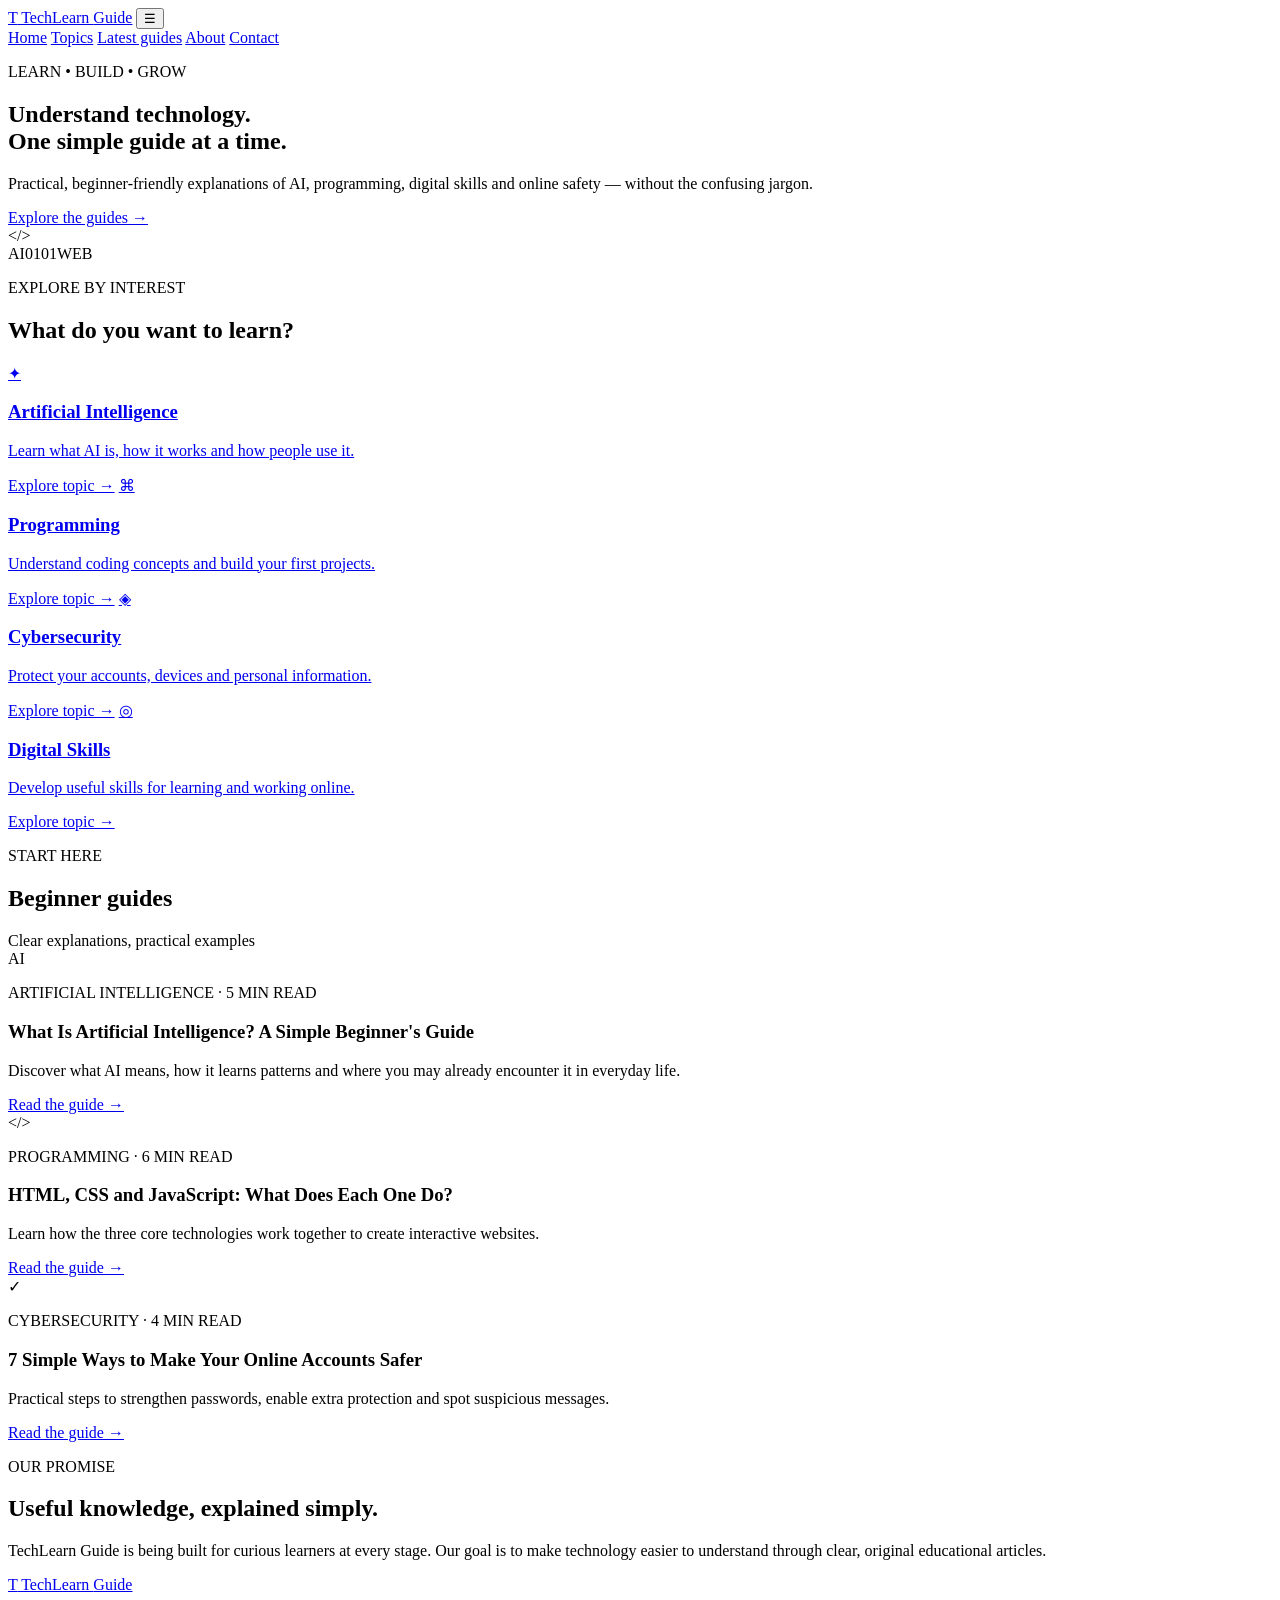
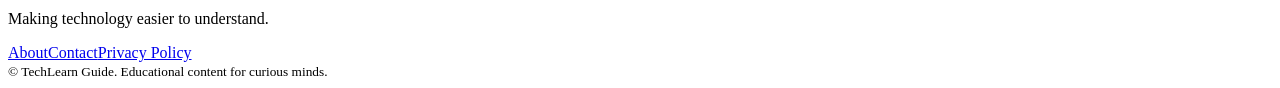
==== index.html @ 6d9f99d9 "Add TechLearn Guide index.html" ====
<!doctype html>
<html lang="en">
<head>
  <meta charset="utf-8">
  <meta name="viewport" content="width=device-width, initial-scale=1">
  <meta name="description" content="TechLearn Guide explains technology, AI, programming and cybersecurity in simple language.">
  <meta name="theme-color" content="#101827">
  <title>TechLearn Guide | Learn Technology Simply</title>
  <link rel="stylesheet" href="style.css">
</head>
<body>
  <header class="site-header">
    <a class="brand" href="index.html"><span class="brand-mark">T</span> TechLearn <span>Guide</span></a>
    <button class="menu-toggle" aria-label="Open navigation" aria-expanded="false">☰</button>
    <nav class="nav-links" aria-label="Main navigation">
      <a href="index.html" aria-current="page">Home</a>
      <a href="#topics">Topics</a>
      <a href="#latest">Latest guides</a>
      <a href="about.html">About</a>
      <a href="contact.html">Contact</a>
    </nav>
  </header>

  <main>
    <section class="hero">
      <div class="hero-copy">
        <p class="eyebrow">LEARN • BUILD • GROW</p>
        <h1>Understand technology.<br><span>One simple guide at a time.</span></h1>
        <p class="hero-intro">Practical, beginner-friendly explanations of AI, programming, digital skills and online safety — without the confusing jargon.</p>
        <a class="button" href="#latest">Explore the guides <span aria-hidden="true">→</span></a>
      </div>
      <div class="hero-art" aria-hidden="true">
        <div class="orbit orbit-one"></div><div class="orbit orbit-two"></div>
        <div class="hero-symbol"> &lt;/&gt; </div>
        <span class="float-chip chip-ai">AI</span><span class="float-chip chip-code">0101</span><span class="float-chip chip-web">WEB</span>
      </div>
    </section>

    <section class="section" id="topics">
      <div class="section-heading"><div><p class="eyebrow">EXPLORE BY INTEREST</p><h2>What do you want to learn?</h2></div></div>
      <div class="topic-grid">
        <a class="topic-card" href="#latest"><span class="topic-icon">✦</span><h3>Artificial Intelligence</h3><p>Learn what AI is, how it works and how people use it.</p><span class="text-link">Explore topic →</span></a>
        <a class="topic-card" href="#latest"><span class="topic-icon">⌘</span><h3>Programming</h3><p>Understand coding concepts and build your first projects.</p><span class="text-link">Explore topic →</span></a>
        <a class="topic-card" href="#latest"><span class="topic-icon">◈</span><h3>Cybersecurity</h3><p>Protect your accounts, devices and personal information.</p><span class="text-link">Explore topic →</span></a>
        <a class="topic-card" href="#latest"><span class="topic-icon">◎</span><h3>Digital Skills</h3><p>Develop useful skills for learning and working online.</p><span class="text-link">Explore topic →</span></a>
      </div>
    </section>

    <section class="section latest-section" id="latest">
      <div class="section-heading"><div><p class="eyebrow">START HERE</p><h2>Beginner guides</h2></div><span class="muted">Clear explanations, practical examples</span></div>
      <div class="article-grid">
        <article class="article-card">
          <div class="article-art art-ai"><span>AI</span></div>
          <div class="article-body"><p class="article-meta">ARTIFICIAL INTELLIGENCE · 5 MIN READ</p><h3>What Is Artificial Intelligence? A Simple Beginner's Guide</h3><p>Discover what AI means, how it learns patterns and where you may already encounter it in everyday life.</p><a class="text-link" href="articles/what-is-ai.html">Read the guide →</a></div>
        </article>
        <article class="article-card">
          <div class="article-art art-code"><span>&lt;/&gt;</span></div>
          <div class="article-body"><p class="article-meta">PROGRAMMING · 6 MIN READ</p><h3>HTML, CSS and JavaScript: What Does Each One Do?</h3><p>Learn how the three core technologies work together to create interactive websites.</p><a class="text-link" href="articles/html-css-javascript.html">Read the guide →</a></div>
        </article>
        <article class="article-card">
          <div class="article-art art-safe"><span>✓</span></div>
          <div class="article-body"><p class="article-meta">CYBERSECURITY · 4 MIN READ</p><h3>7 Simple Ways to Make Your Online Accounts Safer</h3><p>Practical steps to strengthen passwords, enable extra protection and spot suspicious messages.</p><a class="text-link" href="articles/online-account-safety.html">Read the guide →</a></div>
        </article>
      </div>
    </section>

    <section class="newsletter-note">
      <p class="eyebrow">OUR PROMISE</p><h2>Useful knowledge, explained simply.</h2>
      <p>TechLearn Guide is being built for curious learners at every stage. Our goal is to make technology easier to understand through clear, original educational articles.</p>
    </section>
  </main>

  <footer class="site-footer">
    <a class="brand footer-brand" href="index.html"><span class="brand-mark">T</span> TechLearn <span>Guide</span></a>
    <p>Making technology easier to understand.</p>
    <div class="footer-links"><a href="about.html">About</a><a href="contact.html">Contact</a><a href="privacy.html">Privacy Policy</a></div>
    <small>© <span id="year"></span> TechLearn Guide. Educational content for curious minds.</small>
  </footer>
  <script src="script.js"></script>
</body>
</html>
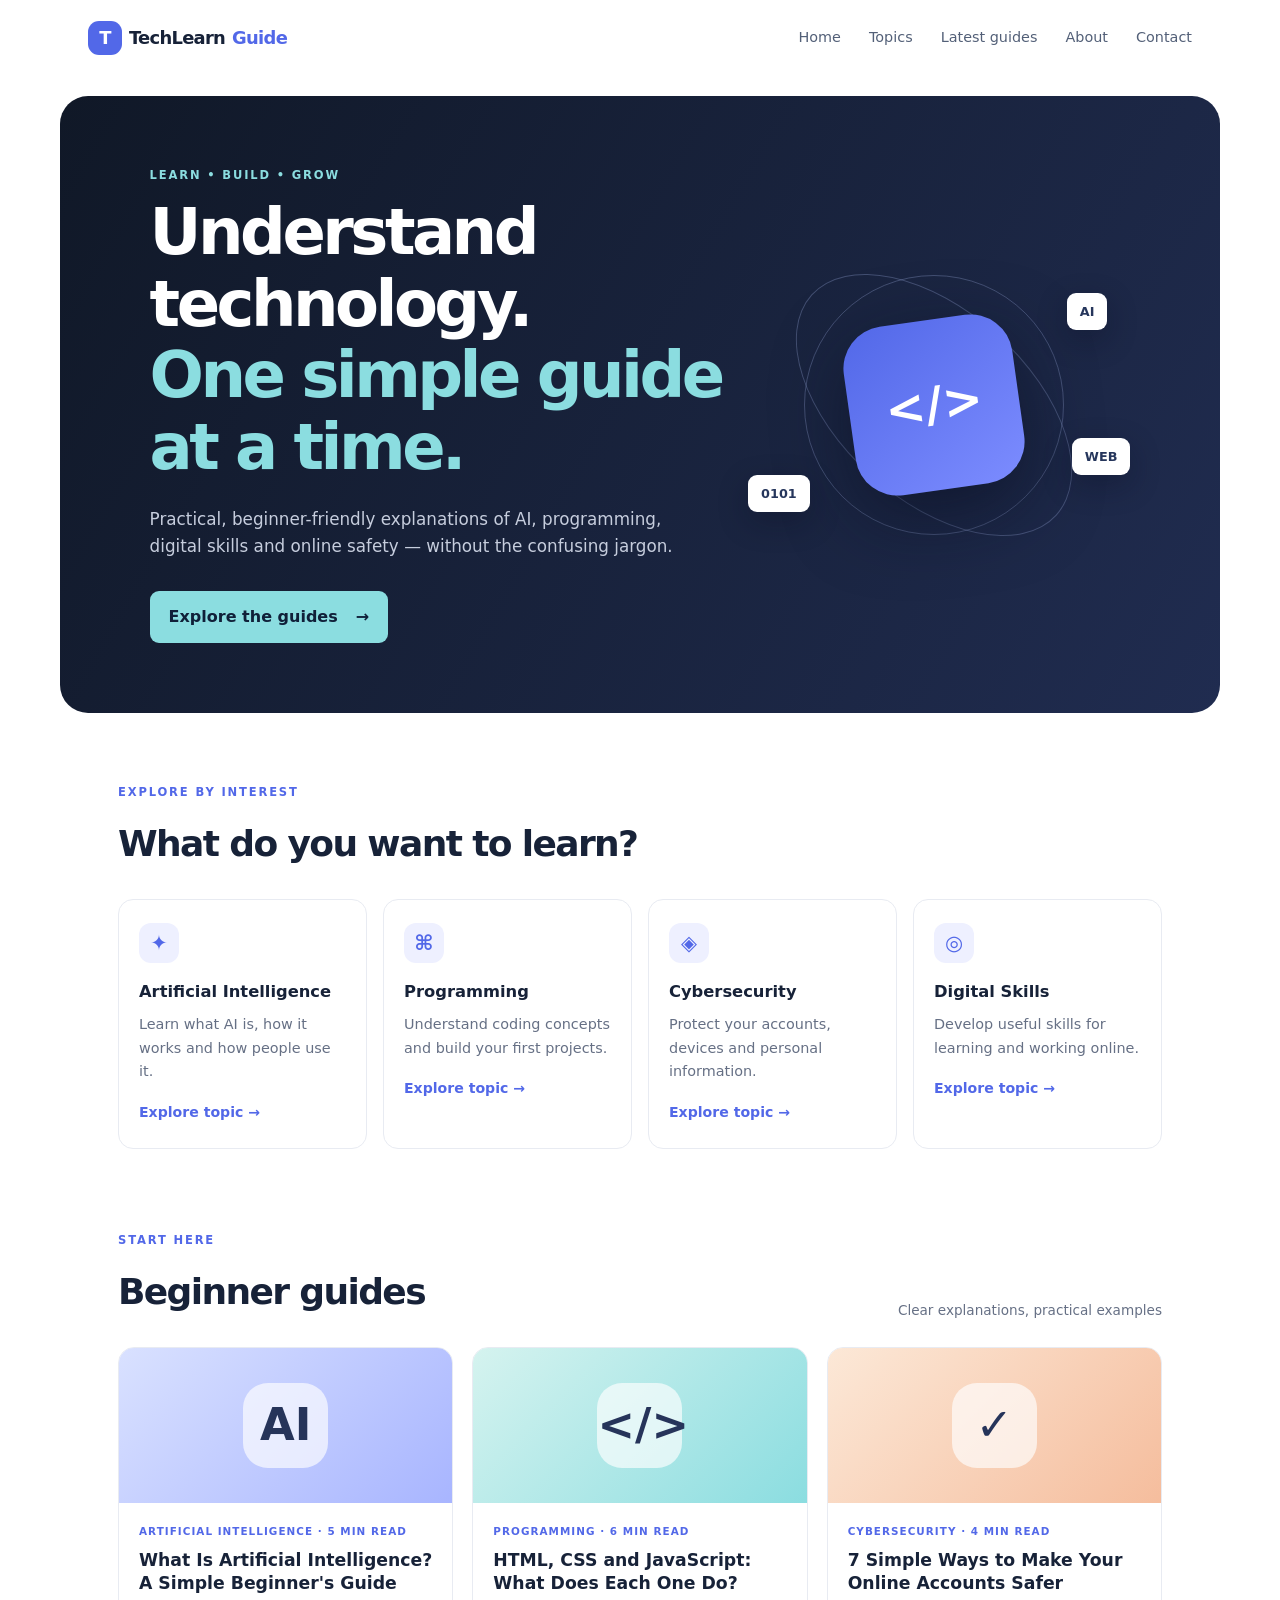
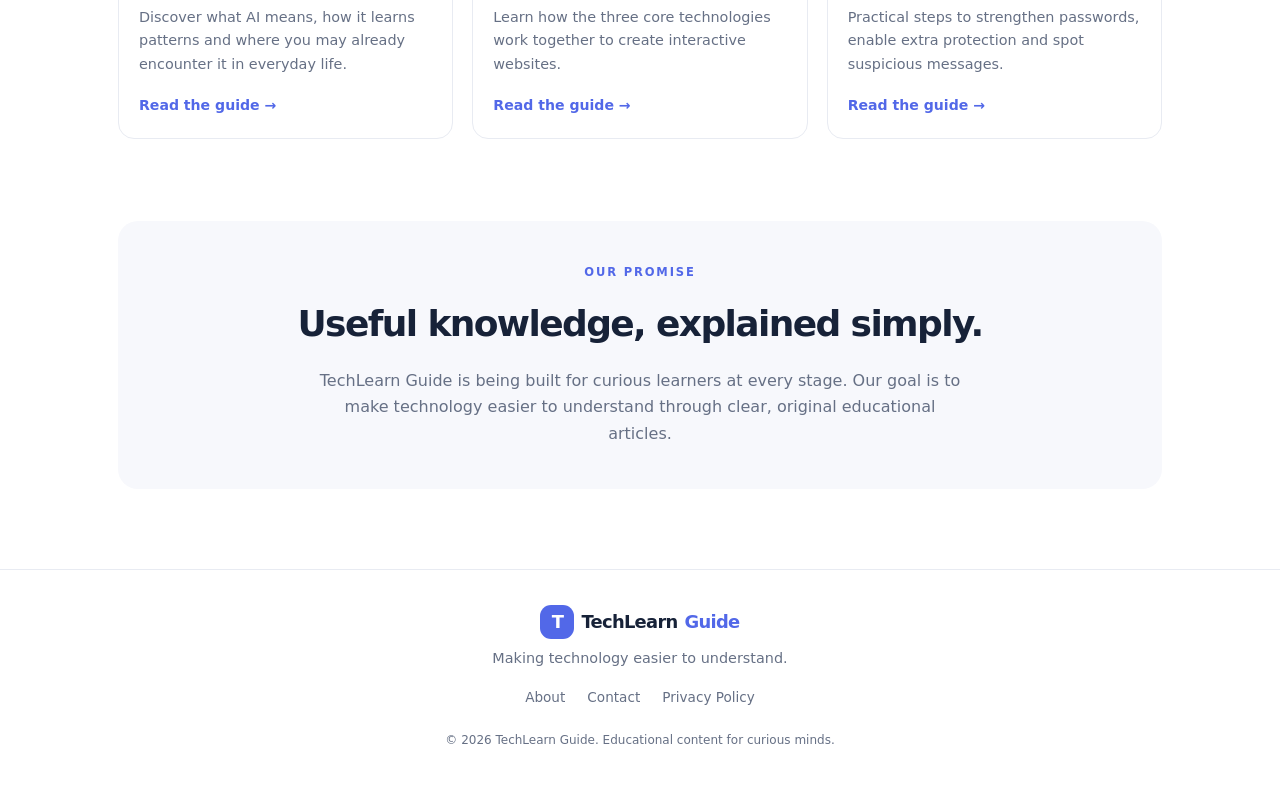
==== commit 87eb96c7: "Add Google Search Console site verification" ====
--- a/index.html
+++ b/index.html
@@ -4,6 +4,7 @@
   <meta charset="utf-8">
   <meta name="viewport" content="width=device-width, initial-scale=1">
   <meta name="description" content="TechLearn Guide explains technology, AI, programming and cybersecurity in simple language.">
+  <meta name="google-site-verification" content="Y37Mynw1e-GmQJGxn1X4vB-GDSvPrhxICZT131STmH0">
   <meta name="theme-color" content="#101827">
   <title>TechLearn Guide | Learn Technology Simply</title>
   <link rel="stylesheet" href="style.css">
--- a/style.css
+++ b/style.css
@@ -0,0 +1 @@
+:root{--ink:#172238;--muted:#667085;--blue:#5268e8;--cyan:#8bdde0;--paper:#f7f8fc;--line:#e8ebf2;--white:#fff}*{box-sizing:border-box}html{scroll-behavior:smooth}body{margin:0;background:var(--white);color:var(--ink);font-family:Inter,ui-sans-serif,system-ui,-apple-system,BlinkMacSystemFont,"Segoe UI",sans-serif;line-height:1.65}a{color:inherit;text-decoration:none}.site-header{height:76px;max-width:1160px;margin:auto;padding:0 28px;display:flex;align-items:center;justify-content:space-between}.brand{font-size:1.12rem;font-weight:800;letter-spacing:-.04em;display:flex;align-items:center;gap:7px}.brand>span:last-child{color:var(--blue)}.brand-mark{display:grid;place-items:center;width:34px;height:34px;border-radius:11px;background:var(--blue);color:white;font-weight:800}.nav-links{display:flex;align-items:center;gap:28px;font-size:.9rem;color:#536078}.nav-links a:hover,.footer-links a:hover{color:var(--blue)}.menu-toggle{display:none;border:0;background:transparent;font-size:1.5rem;color:var(--ink)}.hero{max-width:1160px;margin:20px auto 70px;padding:70px 7%;border-radius:28px;background:linear-gradient(120deg,#101827,#202c50);color:white;display:grid;grid-template-columns:1.2fr .8fr;align-items:center;overflow:hidden;min-height:440px}.eyebrow{font-size:.72rem;letter-spacing:.16em;font-weight:800;color:var(--blue);margin:0 0 12px}.hero .eyebrow{color:var(--cyan)}h1,h2,h3,p{margin-top:0}h1{font-size:clamp(2.35rem,5vw,4rem);line-height:1.12;letter-spacing:-.055em;margin-bottom:22px}h1 span{color:var(--cyan)}.hero-intro{max-width:540px;color:#c6cddd;font-size:1.05rem;margin-bottom:30px}.button{display:inline-flex;gap:18px;align-items:center;background:var(--cyan);color:#102039;padding:13px 19px;border-radius:9px;font-weight:800}.hero-art{height:270px;position:relative;display:grid;place-items:center}.hero-symbol{width:170px;height:170px;border-radius:42px;display:grid;place-items:center;background:linear-gradient(145deg,#5268e8,#7c8cff);font-size:3rem;font-weight:800;box-shadow:0 25px 70px #080e2190;transform:rotate(-8deg)}.orbit{position:absolute;border:1px solid #8290bd65;border-radius:50%;width:260px;height:260px}.orbit-two{width:330px;height:190px;transform:rotate(42deg)}.float-chip{position:absolute;padding:8px 13px;border-radius:9px;background:#fff;color:#26365c;font-size:.8rem;font-weight:900;box-shadow:0 10px 30px #080e2150}.chip-ai{top:23px;right:23px}.chip-code{bottom:28px;left:10px}.chip-web{right:0;bottom:65px}.section{max-width:1100px;margin:0 auto 82px;padding:0 28px}.section-heading{display:flex;align-items:end;justify-content:space-between;margin-bottom:25px}.section-heading h2,.newsletter-note h2{font-size:clamp(1.7rem,3vw,2.25rem);letter-spacing:-.045em;margin:0}.topic-grid{display:grid;grid-template-columns:repeat(4,1fr);gap:16px}.topic-card{padding:23px 20px;border:1px solid var(--line);border-radius:15px;transition:transform .2s,border-color .2s}.topic-card:hover,.article-card:hover{transform:translateY(-4px);border-color:#c5cbfa}.topic-icon{width:40px;height:40px;display:grid;place-items:center;background:#eef0ff;color:var(--blue);border-radius:12px;font-size:1.3rem;font-weight:800}.topic-card h3{font-size:1.02rem;margin:16px 0 7px}.topic-card p,.article-body>p:not(.article-meta){font-size:.9rem;color:var(--muted);margin-bottom:15px}.text-link{font-size:.88rem;font-weight:800;color:var(--blue)}.muted{color:var(--muted);font-size:.85rem}.article-grid{display:grid;grid-template-columns:repeat(3,1fr);gap:19px}.article-card{border:1px solid var(--line);border-radius:16px;overflow:hidden;transition:transform .2s,border-color .2s}.article-art{height:155px;display:grid;place-items:center;font-size:2.8rem;font-weight:900}.article-art span{width:85px;height:85px;border-radius:25px;display:grid;place-items:center;background:#ffffffa8;color:#26345a}.art-ai{background:linear-gradient(135deg,#d9e1ff,#a8b5ff)}.art-code{background:linear-gradient(135deg,#d5f3ef,#8bdde0)}.art-safe{background:linear-gradient(135deg,#fce8d7,#f5bd9d)}.article-body{padding:20px}.article-meta{font-size:.65rem;letter-spacing:.1em;font-weight:800;color:var(--blue);margin-bottom:9px}.article-body h3{font-size:1.08rem;line-height:1.35;margin-bottom:10px}.newsletter-note{max-width:1044px;margin:0 auto 80px;padding:42px;border-radius:20px;background:var(--paper);text-align:center}.newsletter-note>p:last-child{max-width:650px;margin:14px auto 0;color:var(--muted)}.site-footer{border-top:1px solid var(--line);padding:35px 24px;text-align:center;color:var(--muted)}.footer-brand{justify-content:center;color:var(--ink);margin-bottom:8px}.site-footer p{font-size:.9rem;margin-bottom:15px}.footer-links{display:flex;justify-content:center;gap:22px;font-size:.85rem;margin-bottom:18px}.site-footer small{font-size:.75rem}.page-main{max-width:850px;margin:55px auto 90px;padding:0 25px;min-height:55vh}.page-main h1{font-size:clamp(2rem,5vw,3.2rem)}.page-main h2{margin-top:30px}.page-main p,.page-main li{color:#536078}.article-page{max-width:760px}.article-page .article-meta{margin-bottom:15px}.article-page h1{margin-bottom:15px}.article-page .lead{font-size:1.15rem;color:#536078}.article-page h2{font-size:1.4rem}.article-page ul{padding-left:23px}.callout{background:#f0f2ff;border-left:4px solid var(--blue);padding:16px 19px;border-radius:8px;margin:24px 0}.contact-email{display:inline-block;color:var(--blue);font-weight:800;overflow-wrap:anywhere}@media(max-width:800px){.site-header{height:68px;padding:0 19px}.menu-toggle{display:block}.nav-links{display:none;position:absolute;z-index:5;top:65px;left:12px;right:12px;background:white;padding:18px;border:1px solid var(--line);border-radius:13px;box-shadow:0 12px 35px #18213a18;flex-direction:column;align-items:stretch;gap:13px}.nav-links.open{display:flex}.hero{margin:10px 13px 55px;padding:48px 27px 30px;grid-template-columns:1fr;min-height:0}.hero-art{height:220px;margin-top:20px}.hero-symbol{width:135px;height:135px;font-size:2.5rem}.orbit{width:220px;height:220px}.orbit-two{width:270px;height:160px}.section{padding:0 18px;margin-bottom:60px}.topic-grid{grid-template-columns:repeat(2,1fr)}.article-grid{grid-template-columns:1fr}.article-art{height:140px}.section-heading{align-items:start;gap:10px;flex-direction:column}.newsletter-note{margin:0 14px 55px;padding:30px 22px}}@media(max-width:390px){.topic-grid{grid-template-columns:1fr}.hero{padding:38px 22px}.footer-links{gap:14px}}
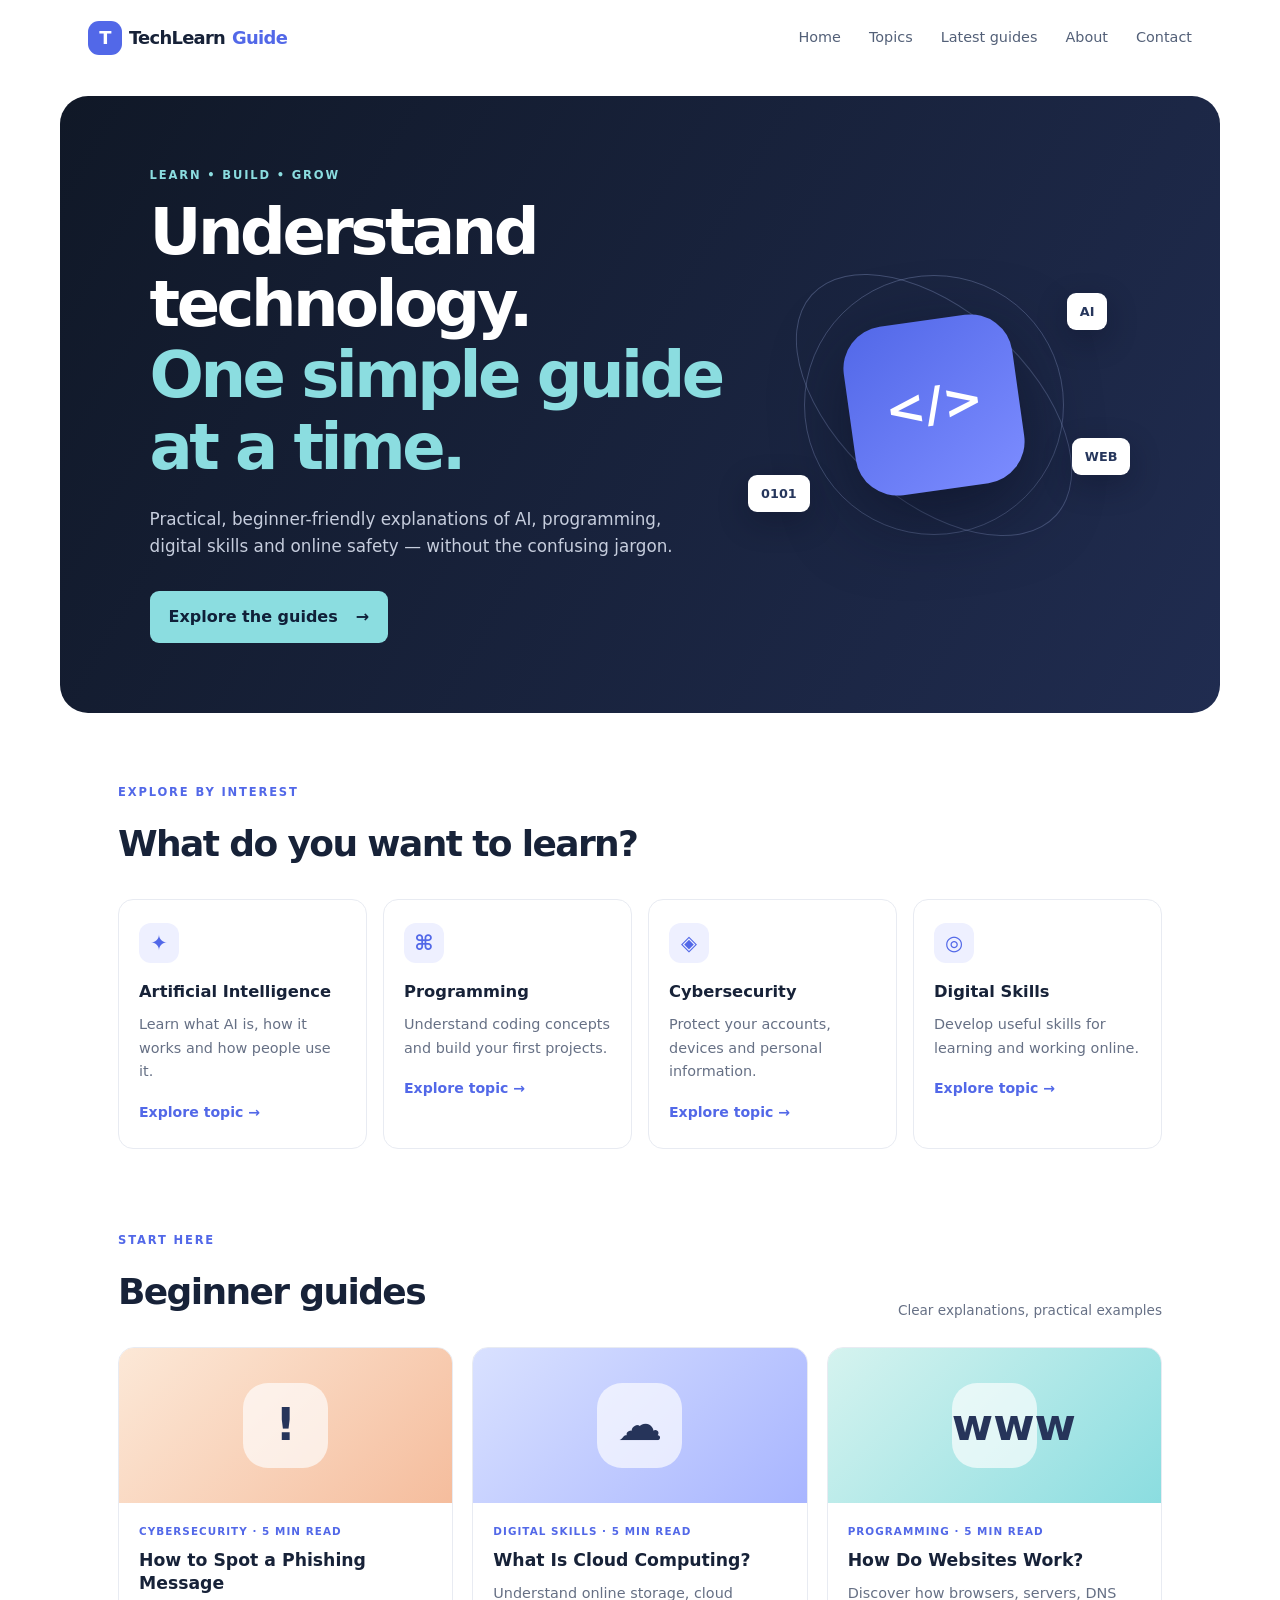
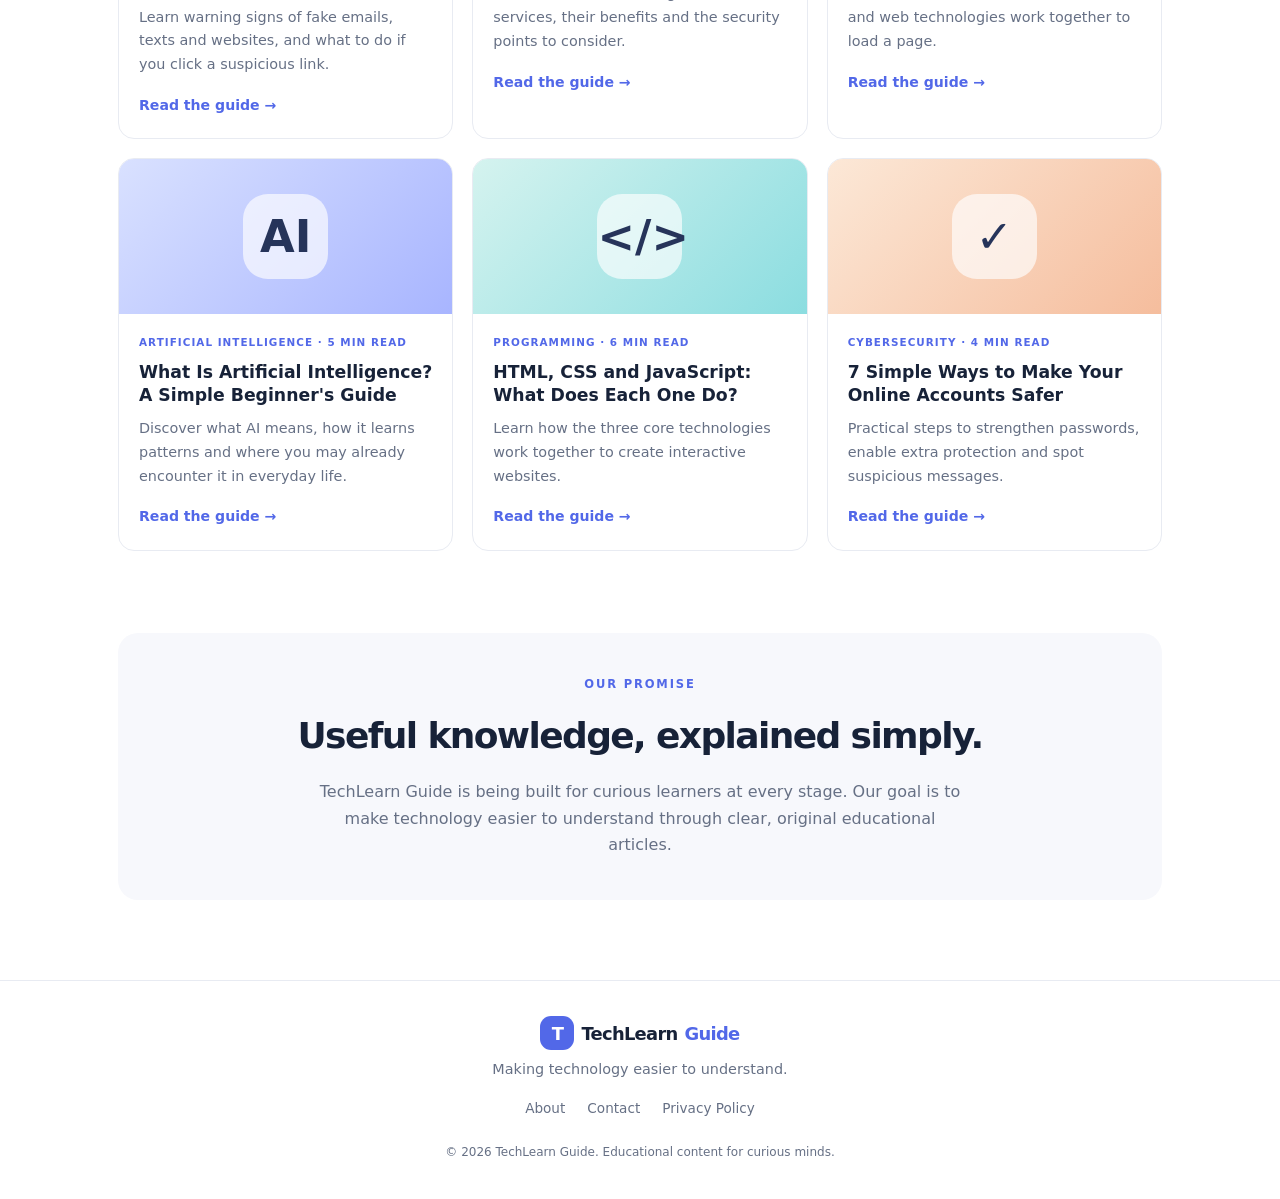
==== commit a9fadf79: "Feature three new educational guides on homepage" ====
--- a/index.html
+++ b/index.html
@@ -3,7 +3,22 @@
 <head>
   <meta charset="utf-8">
   <meta name="viewport" content="width=device-width, initial-scale=1">
-  <meta name="description" content="TechLearn Guide explains technology, AI, programming and cybersecurity in simple language.">
+  <meta name="description" content="Learn technology in simple language with beginner-friendly guides to artificial intelligence, web development, programming and online safety.">
+  <link rel="canonical" href="https://laflame2323.github.io/my-project/">
+  <meta property="og:type" content="website">
+  <meta property="og:title" content="TechLearn Guide | Learn Technology Simply">
+  <meta property="og:description" content="Beginner-friendly guides to AI, programming, web development and online safety.">
+  <meta property="og:url" content="https://laflame2323.github.io/my-project/">
+  <meta name="twitter:card" content="summary">
+  <script type="application/ld+json">
+  {
+    "@context": "https://schema.org",
+    "@type": "WebSite",
+    "name": "TechLearn Guide",
+    "url": "https://laflame2323.github.io/my-project/",
+    "description": "Beginner-friendly educational guides about technology, AI, programming and online safety."
+  }
+  </script>
   <meta name="google-site-verification" content="Y37Mynw1e-GmQJGxn1X4vB-GDSvPrhxICZT131STmH0">
   <meta name="theme-color" content="#101827">
   <title>TechLearn Guide | Learn Technology Simply</title>
@@ -50,6 +65,9 @@
     <section class="section latest-section" id="latest">
       <div class="section-heading"><div><p class="eyebrow">START HERE</p><h2>Beginner guides</h2></div><span class="muted">Clear explanations, practical examples</span></div>
       <div class="article-grid">
+        <article class="article-card"><div class="article-art art-safe"><span>!</span></div><div class="article-body"><p class="article-meta">CYBERSECURITY · 5 MIN READ</p><h3>How to Spot a Phishing Message</h3><p>Learn warning signs of fake emails, texts and websites, and what to do if you click a suspicious link.</p><a class="text-link" href="articles/how-to-spot-phishing.html">Read the guide →</a></div></article>
+        <article class="article-card"><div class="article-art art-ai"><span>☁</span></div><div class="article-body"><p class="article-meta">DIGITAL SKILLS · 5 MIN READ</p><h3>What Is Cloud Computing?</h3><p>Understand online storage, cloud services, their benefits and the security points to consider.</p><a class="text-link" href="articles/what-is-cloud-computing.html">Read the guide →</a></div></article>
+        <article class="article-card"><div class="article-art art-code"><span>www</span></div><div class="article-body"><p class="article-meta">PROGRAMMING · 5 MIN READ</p><h3>How Do Websites Work?</h3><p>Discover how browsers, servers, DNS and web technologies work together to load a page.</p><a class="text-link" href="articles/how-websites-work.html">Read the guide →</a></div></article>
         <article class="article-card">
           <div class="article-art art-ai"><span>AI</span></div>
           <div class="article-body"><p class="article-meta">ARTIFICIAL INTELLIGENCE · 5 MIN READ</p><h3>What Is Artificial Intelligence? A Simple Beginner's Guide</h3><p>Discover what AI means, how it learns patterns and where you may already encounter it in everyday life.</p><a class="text-link" href="articles/what-is-ai.html">Read the guide →</a></div>
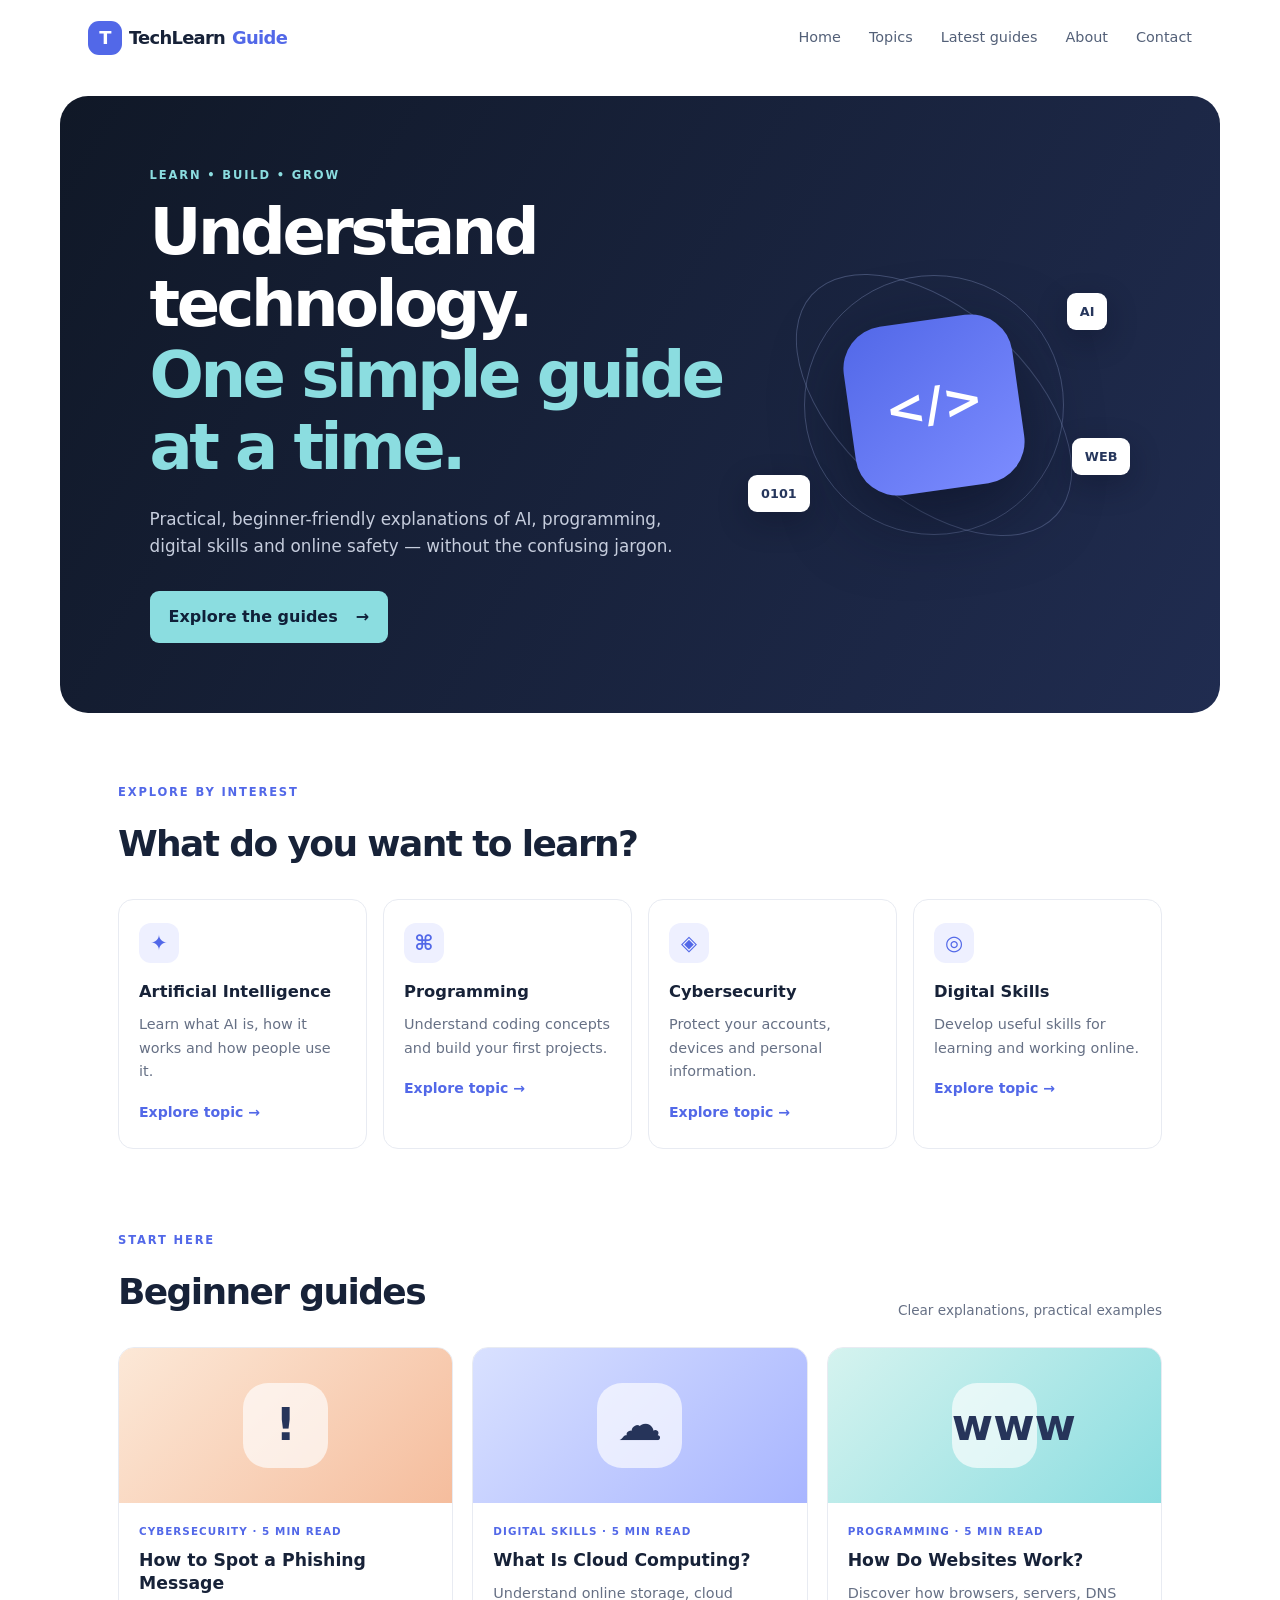
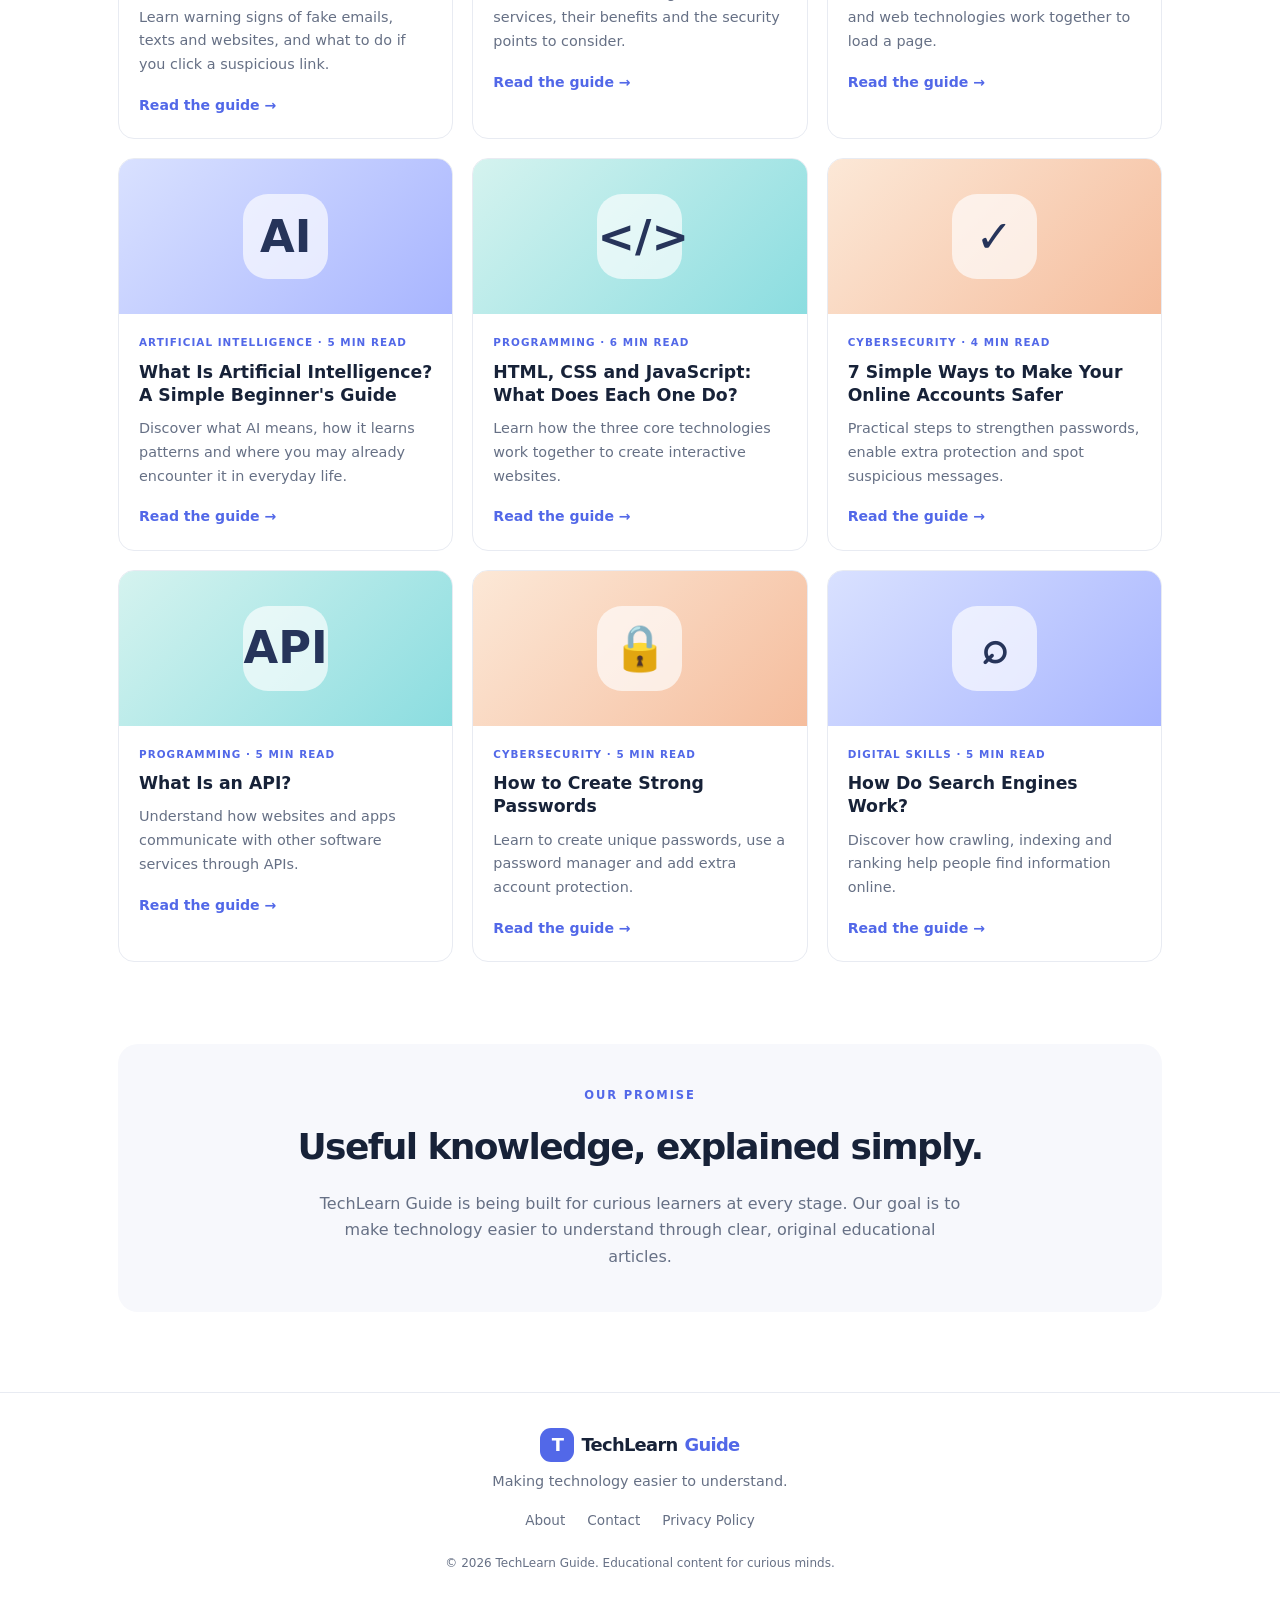
==== commit 05918b38: "Feature three new beginner guides on homepage" ====
--- a/index.html
+++ b/index.html
@@ -80,6 +80,9 @@
           <div class="article-art art-safe"><span>✓</span></div>
           <div class="article-body"><p class="article-meta">CYBERSECURITY · 4 MIN READ</p><h3>7 Simple Ways to Make Your Online Accounts Safer</h3><p>Practical steps to strengthen passwords, enable extra protection and spot suspicious messages.</p><a class="text-link" href="articles/online-account-safety.html">Read the guide →</a></div>
         </article>
+        <article class="article-card"><div class="article-art art-code"><span>API</span></div><div class="article-body"><p class="article-meta">PROGRAMMING · 5 MIN READ</p><h3>What Is an API?</h3><p>Understand how websites and apps communicate with other software services through APIs.</p><a class="text-link" href="articles/what-is-an-api.html">Read the guide →</a></div></article>
+        <article class="article-card"><div class="article-art art-safe"><span>🔒</span></div><div class="article-body"><p class="article-meta">CYBERSECURITY · 5 MIN READ</p><h3>How to Create Strong Passwords</h3><p>Learn to create unique passwords, use a password manager and add extra account protection.</p><a class="text-link" href="articles/how-to-create-strong-passwords.html">Read the guide →</a></div></article>
+        <article class="article-card"><div class="article-art art-ai"><span>⌕</span></div><div class="article-body"><p class="article-meta">DIGITAL SKILLS · 5 MIN READ</p><h3>How Do Search Engines Work?</h3><p>Discover how crawling, indexing and ranking help people find information online.</p><a class="text-link" href="articles/how-search-engines-work.html">Read the guide →</a></div></article>
       </div>
     </section>
 
